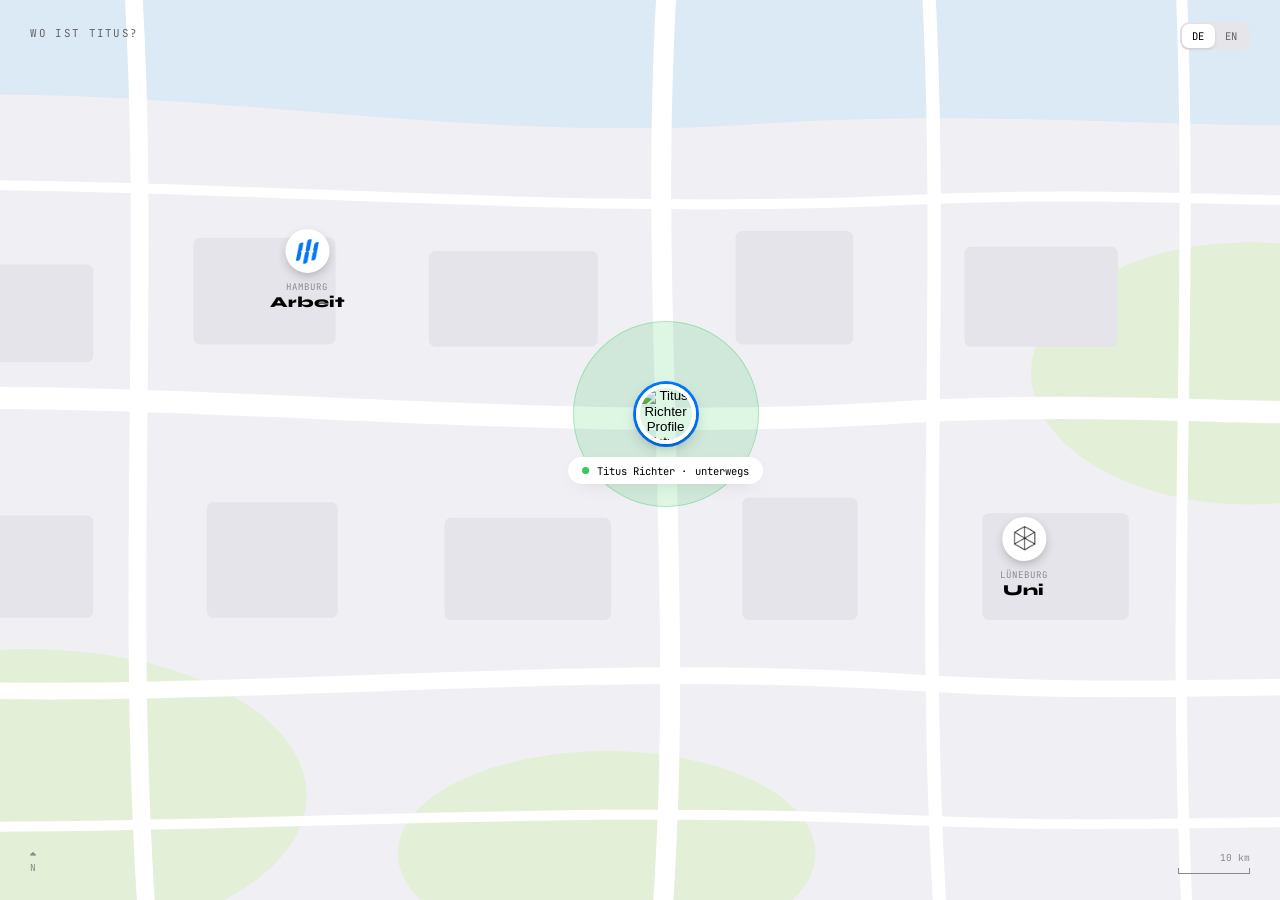
==== index.html @ b41f8875 "Show the Leuphana and Homepage Helden logos on the map - The two place circles are now white and hol" ====
<!DOCTYPE html>
<!-- Standard Website language -->
<html lang="de">
<head>
    <!-- Character set for ä, ö, ü being displayed correctly -->
    <meta charset="UTF-8">
    <!-- Page adjusting to the screen width (important for mobile view) -->
    <meta name="viewport" content="width=device-width, initial-scale=1.0">
    <!-- Title in browser tab -->
    <title data-text="home.pageTitle">Wo ist Titus?</title>
    <!-- Descriptions for Search Engines -->
    <meta name="description" content="Lebenslauf von Titus Richter: Uni, Arbeit und vieles mehr">

    <!-- Loading fonts via Google Fonts
         Syne = Headings, Manrope = Body text, JetBrains Mono = Small labels -->
    <link rel="stylesheet" href="https://fonts.googleapis.com/css2?family=Syne:wght@800&family=Manrope:wght@400;500;600;700&family=JetBrains+Mono:wght@400;500;700&display=swap">
    <!-- The Font Awesome icon library is used for styling icons across the page -->
    <link rel="stylesheet" href="https://cdnjs.cloudflare.com/ajax/libs/font-awesome/6.5.0/css/all.min.css">
    <!-- loading a separate .css file -->
    <link rel="stylesheet" href="styles.css">
</head>

<!-- class="map-page": deactivate scrolling on the homepage; Start page in styles.css -->
<body class="map-page">

    <!-- The Map (drawn by Claude) -->
    <main class="map">

        <!-- viewBox = Draws 1440 × 810. preserveAspectRatio="xMidYMid slice" = The map always
             fills the entire window and is cropped at the edges. -->
        <!-- Hand-drawn map (SVG): water, parks, blocks and streets -->
        <svg class="map-background" viewBox="0 0 1440 810" preserveAspectRatio="xMidYMid slice">
            <rect width="1440" height="810" fill="#efeff4"/>

            <!-- Water -->
            <path d="M-40,96 C240,58 520,132 820,112 C1080,94 1280,128 1480,104 L1480,-40 L-40,-40 Z" fill="#dceaf6"/>

            <!-- Parks -->
            <ellipse cx="170" cy="716" rx="250" ry="132" fill="#e4efd8"/>
            <ellipse cx="1268" cy="336" rx="196" ry="118" fill="#e4efd8"/>
            <ellipse cx="690" cy="768" rx="188" ry="92" fill="#e4efd8"/>

            <!-- Blocks -->
            <!-- rect = Rectangle, rx = rounded corners -->
            <g fill="#e4e4ea">
                <rect x="318" y="214" width="128" height="96" rx="6"/>
                <rect x="530" y="226" width="152" height="86" rx="6"/>
                <rect x="806" y="208" width="106" height="102" rx="6"/>
                <rect x="1012" y="222" width="138" height="90" rx="6"/>
                <rect x="330" y="452" width="118" height="104" rx="6"/>
                <rect x="544" y="466" width="150" height="92" rx="6"/>
                <rect x="812" y="448" width="104" height="110" rx="6"/>
                <rect x="1028" y="462" width="132" height="96" rx="6"/>
                <rect x="106" y="238" width="122" height="88" rx="6"/>
                <rect x="118" y="464" width="110" height="92" rx="6"/>
            </g>

            <!-- Streets -->
            <!-- stroke-width = Road width -->
            <g stroke="#ffffff" fill="none" stroke-linecap="round">
                <path d="M-40,362 C280,344 600,392 940,372 C1160,358 1300,380 1480,368" stroke-width="20"/>
                <path d="M-40,614 C300,640 620,592 960,614 C1180,628 1320,612 1480,620" stroke-width="15"/>
                <path d="M262,-40 C282,240 254,540 278,850" stroke-width="16"/>
                <path d="M746,-40 C724,260 764,540 738,850" stroke-width="18"/>
                <path d="M978,-40 C996,240 970,540 992,850" stroke-width="12"/>
                <path d="M1206,-40 C1220,260 1196,540 1214,850" stroke-width="10"/>
                <path d="M-40,168 C300,158 620,196 960,180 C1180,170 1320,188 1480,178" stroke-width="9"/>
                <path d="M-40,742 C300,752 620,722 960,738 C1180,748 1320,734 1480,742" stroke-width="9"/>
            </g>
        </svg>

        <!-- The question on the top left -->
        <span class="map-question" data-text="home.question">WO IST TITUS?</span>

        <!-- Language Selector. data-lang tells script.js, which language to load.
             "active" = current selection -->
        <div class="map-language segment">
            <button class="lang-button active" type="button" data-lang="de">DE</button>
            <button class="lang-button" type="button" data-lang="en">EN</button>
        </div>

        <!-- The decoration: (the north arrow down left and the scale down right) -->
        <div class="map-north"><i class="fa-solid fa-caret-up"></i><br>N</div>
        <div class="map-scale">10 km</div>

        <!-- Display the places on the map as Buttons.
             data-open="popup-work" → script.js opens the element with id="popup-work".
             id="place-work" is the position on the map which is noted in styles.css -->
        <button class="place" id="place-work" type="button" data-open="popup-work">
            <span class="place-circle"><img src="images/places/homepage-helden.png" alt="Homepage Helden"></span>
            <span class="place-city">HAMBURG</span>
            <span class="place-name" data-text="home.work">Arbeit</span>
        </button>

        <!-- same structure here -->
        <button class="place" id="place-uni" type="button" data-open="popup-uni">
            <span class="place-circle"><img src="images/places/leuphana.png" alt="Leuphana Universität Lüneburg"></span>
            <span class="place-city">LÜNEBURG</span>
            <span class="place-name" data-text="home.uni">Uni</span>
        </button>

        <!-- Me in the middle -->
        <!-- field and rings green, can be seen in styles.css in Location dot -->
        <div class="me green">
            <!-- a bright field and two pulsating rings, more on that in styles.css -->
            <span class="location-area"></span>
            <span class="location-pulse"></span>
            <span class="location-pulse delayed"></span>

            <!-- A picture of me for my profile, which opens my Popup. -->
            <!-- aria-label as Button description for screenreader -->
            <button class="me-button" type="button" data-open="popup-me" aria-label="Titus Richter">
                <!-- alt text if the image isn't loading and also out of SEO reasons -->
                <span class="photo"><img src="images/profile.jpg" alt="Titus Richter Profile Picture"></span>
            </button>

            <!-- only "unterwegs" has data-text, as the name keeps the same in both languages -->
            <h1 class="me-label">
                <button type="button" data-open="popup-me">Titus Richter · <span data-text="home.status">unterwegs</span></button>
            </h1>
        </div>

    </main>


    <!-- ===================== Popup: Work ===================== -->
    <!-- class="display_text hideP": Hidden at first...
         id="popup-work" connected to data-open="popup-work" at "Arbeit" -->
    <div class="display_text hideP" id="popup-work">
        <!-- the popup window for work -->
        <div class="popup">
     
            <div class="popup-header">
                <!-- data-close: script.js closes the Popups -->
                <button class="text-button" type="button" data-close data-text="nav.backToMap">‹ Karte</button>
                <span class="navbar-title" data-text="work.title">Arbeit</span>
                <!-- I wanted to integrate a second language switcher here in the pop up (for the function but also as for the design ). Same as the one on the map... -->
                <div class="segment">
                    <button class="lang-button active" type="button" data-lang="de">DE</button>
                    <button class="lang-button" type="button" data-lang="en">EN</button>
                </div>
            </div>

            <!-- Map for the pop up -->
            <div class="map-strip">
                <!-- I asked Claude to generate an equal map for the pop up as for the overall map -->
                <svg viewBox="0 0 1440 280" preserveAspectRatio="xMidYMid slice">
                    <rect width="1440" height="280" fill="#efeff4"/>
                    <path d="M-20,70 C300,40 620,108 960,92 C1180,82 1320,104 1460,90 L1460,-20 L-20,-20 Z" fill="#dceaf6"/>
                    <ellipse cx="200" cy="250" rx="260" ry="80" fill="#e4efd8"/>
                    <ellipse cx="1260" cy="236" rx="220" ry="74" fill="#e4efd8"/>
                    <g stroke="#ffffff" fill="none" stroke-linecap="round">
                        <path d="M-20,124 C400,112 900,134 1460,120" stroke-width="15"/>
                        <path d="M-20,230 L1460,218" stroke-width="12"/>
                        <path d="M640,60 C656,140 628,220 648,300" stroke-width="16"/>
                    </g>
                </svg>
                <!-- Detail with the place down in the right corner on the map -->
                <span class="map-source" data-text="work.mapSource">Hamburg</span>
                <!-- The Location point... It's the same principle here as for the pulsing on the overall map for my profile button, but with different coloring -->
                <div class="location">
                    <span class="location-area"></span>
                    <span class="location-pulse"></span>
                    <span class="location-pulse delayed"></span>
                    <span class="location-dot"><i class="fa-solid fa-briefcase"></i></span>
                </div>
            </div>

            <!-- The white window below the map -->
            <div class="popup-sheet">
                <!-- The gray line as a decorative element and reference -->
                <div class="grip"></div>
                <div class="popup-top">
                    <div>
                        <h2 data-text="work.title">Arbeit</h2>
                        <p class="address" data-text="work.address">Webdesign-Agentur<br>Hamburg</p>
                        <div class="meta">
                            <span data-text="work.since">seit 2025</span>
                            <!-- The green Status Element -->
                            <span class="pill" data-text="work.status">angestellt</span>
                        </div>
                    </div>
                    <!-- ✕-Button; fa-solid for the style "filled out" and fa-xmark for "the x icon" -->
                    <button class="close-button" type="button" data-close aria-label="Schließen"><i class="fa-solid fa-xmark"></i></button>
                </div>

                <!-- This is about the two tiles leaning against each other, only differing in content while the structure is the same, covering the “Where is design” again. Then I thought of how to have a good linking structure and in general how to separate the content, fortunately I remembered that using anchor links might be the perfect option => I only have three subpages but still links that kind of show different content... -->
                <div class="tiles">
                    <a class="tile" href="working-student.html#aufgaben">
                        <span class="icon bg-blue"><i class="fa-solid fa-list-check"></i></span>
                        <span class="tile-title" data-text="work.tasks">Aufgaben</span>
                        <span class="tile-text" data-text="work.tasksText">Wofür ich zuständig bin</span>
                    </a>
                    <a class="tile" href="working-student.html#werkzeuge">
                        <span class="icon bg-purple"><i class="fa-solid fa-screwdriver-wrench"></i></span>
                        <span class="tile-title" data-text="work.tools">Werkzeuge</span>
                        <span class="tile-text" data-text="work.toolsText">11 im Einsatz</span>
                    </a>
                </div>

                <!-- Below that, in keeping with the style, there had to be a wider tile. 
                     "tile-body" is for the title and text combination, "switch" is an idea Claude mentioned to integrate which I thought of as a nice idea, even though it's just styling and no other function -->
                <a class="tile wide" href="about-me.html#kontakt">
                    <span class="icon bg-green"><i class="fa-solid fa-handshake"></i></span>
                    <span class="tile-body">
                        <span class="tile-title" data-text="popup.internship">Offen für Praktikum</span>
                        <span class="tile-text" data-text="work.internshipText">Ab sofort erreichbar</span>
                    </span>
                    <span class="switch"></span>
                </a>
            </div>

        </div>
    </div>


    <!-- ===================== Popup: University ===================== -->
    <!-- It's the same structure here as for the pop up "Arbeit" but with different content, a different map Claude made and of course other icons -->
    <div class="display_text hideP" id="popup-uni">
        <div class="popup">

            <div class="popup-header">
                <button class="text-button" type="button" data-close data-text="nav.backToMap">‹ Karte</button>
                <span class="navbar-title" data-text="uni.title">Uni</span>
                <div class="segment">
                    <button class="lang-button active" type="button" data-lang="de">DE</button>
                    <button class="lang-button" type="button" data-lang="en">EN</button>
                </div>
            </div>

            <div class="map-strip">
                <svg viewBox="0 0 1440 280" preserveAspectRatio="xMidYMid slice">
                    <rect width="1440" height="280" fill="#efeff4"/>
                    <ellipse cx="300" cy="56" rx="320" ry="96" fill="#e4efd8"/>
                    <ellipse cx="1150" cy="236" rx="300" ry="90" fill="#e4efd8"/>
                    <path d="M-20,136 C280,160 540,110 860,130 C1080,144 1250,168 1460,158" stroke="#dceaf6" stroke-width="20" fill="none"/>
                    <g stroke="#ffffff" fill="none" stroke-linecap="round">
                        <path d="M-20,204 L1460,186" stroke-width="15"/>
                        <path d="M720,-20 C738,100 708,200 730,300" stroke-width="16"/>
                    </g>
                </svg>
                <span class="map-source" data-text="uni.mapSource">Lüneburg</span>
                <div class="location">
                    <span class="location-area"></span>
                    <span class="location-pulse"></span>
                    <span class="location-pulse delayed"></span>
                    <span class="location-dot"><i class="fa-solid fa-graduation-cap"></i></span>
                </div>
            </div>

            <div class="popup-sheet">
                <div class="grip"></div>
                <div class="popup-top">
                    <div>
                        <h2 data-text="uni.title">Uni</h2>
                        <p class="address" data-text="uni.address">Leuphana Universität<br>Lüneburg</p>
                        <div class="meta">
                            <span data-text="uni.since">seit 2024</span>
                            <span class="pill" data-text="uni.status">eingeschrieben</span>
                        </div>
                    </div>
                    <button class="close-button" type="button" data-close aria-label="Schließen"><i class="fa-solid fa-xmark"></i></button>
                </div>

                <div class="tiles">
                    <a class="tile" href="university.html#digitale-medien">
                        <span class="icon bg-blue"><i class="fa-solid fa-graduation-cap"></i></span>
                        <!-- "&" as "&amp;" in HTML as we have learned it in one of our sessions -->
                        <span class="tile-title" data-text="uni.mainName">Digitale Medien &amp; Wirtschaftspsychologie</span>
                        <span class="tile-text" data-text="uni.main">Hauptstudium</span>
                    </a>
                    <!-- Here the title again has no data-text, as the name is again the same in English and German -->
                    <a class="tile" href="university.html#ibae">
                        <span class="icon bg-orange"><i class="fa-solid fa-graduation-cap"></i></span>
                        <span class="tile-title">International Business Administration &amp; Entrepreneurship</span>
                        <span class="tile-text" data-text="uni.additional">Zusatzstudium</span>
                    </a>
                </div>

                <a class="tile wide" href="about-me.html#kontakt">
                    <span class="icon bg-green"><i class="fa-solid fa-handshake"></i></span>
                    <span class="tile-body">
                        <span class="tile-title" data-text="popup.internship">Offen für Praktikum</span>
                        <span class="tile-text" data-text="popup.internshipText">Und für Berufseinstieg</span>
                    </span>
                    <span class="switch"></span>
                </a>
            </div>

        </div>
    </div>


    <!-- ===================== Popup: Me ===================== -->
    <!-- And again, it's the same structure here as for the pop up "Arbeit" but with different content, the same map Claude made for Lüneburg, the green location (class="location green") here instead of the blue one, and of course also no icon but my profile picture again. -->
    <div class="display_text hideP" id="popup-me">
        <div class="popup">

            <div class="popup-header">
                <button class="text-button" type="button" data-close data-text="nav.backToMap">‹ Karte</button>
                <span class="navbar-title">Titus Richter</span>
                <div class="segment">
                    <button class="lang-button active" type="button" data-lang="de">DE</button>
                    <button class="lang-button" type="button" data-lang="en">EN</button>
                </div>
            </div>

            <div class="map-strip">
                <svg viewBox="0 0 1440 280" preserveAspectRatio="xMidYMid slice">
                    <rect width="1440" height="280" fill="#efeff4"/>
                    <ellipse cx="260" cy="60" rx="300" ry="96" fill="#e4efd8"/>
                    <ellipse cx="1180" cy="236" rx="280" ry="92" fill="#e4efd8"/>
                    <path d="M-20,130 C300,150 520,104 860,126 C1080,140 1240,168 1460,156" stroke="#dceaf6" stroke-width="20" fill="none"/>
                    <g stroke="#ffffff" fill="none" stroke-linecap="round">
                        <path d="M-20,196 L1460,176" stroke-width="16"/>
                        <path d="M600,-20 C618,100 590,200 612,300" stroke-width="16"/>
                    </g>
                </svg>
                <span class="map-source" data-text="me.mapSource">Lüneburg</span>
                <div class="location green">
                    <span class="location-area"></span>
                    <span class="location-pulse"></span>
                    <span class="location-pulse delayed"></span>
                    <span class="photo"><img src="images/profile.jpg" alt="Titus Richter"></span>
                </div>
            </div>

            <div class="popup-sheet">
                <div class="grip"></div>
                <div class="popup-top">
                    <div>
                        <h2>Titus Richter</h2>
                        <p class="address" data-text="me.address">Lüneburg<br>Student &amp; Werkstudent</p>
                        <div class="meta">
                            <span data-text="me.updated">zuletzt aktualisiert: September 2026</span>
                            <span class="pill" data-text="me.status">erreichbar</span>
                        </div>
                    </div>
                    <button class="close-button" type="button" data-close aria-label="Schließen"><i class="fa-solid fa-xmark"></i></button>
                </div>

                <div class="tiles">
                    <a class="tile" href="about-me.html#lebenslauf">
                        <span class="icon bg-blue"><i class="fa-solid fa-file-lines"></i></span>
                        <span class="tile-title" data-text="me.cv">Lebenslauf</span>
                        <span class="tile-text" data-text="me.cvText">Stationen mit Zeiträumen</span>
                    </a>
                    <a class="tile" href="about-me.html#kontakt">
                        <span class="icon bg-orange"><i class="fa-solid fa-envelope"></i></span>
                        <span class="tile-title" data-text="me.contact">Kontakt</span>
                        <span class="tile-text" data-text="me.contactText">E-Mail, LinkedIn, GitHub</span>
                    </a>
                </div>

                <a class="tile wide" href="about-me.html#kontakt">
                    <span class="icon bg-green"><i class="fa-solid fa-handshake"></i></span>
                    <span class="tile-body">
                        <span class="tile-title" data-text="popup.internship">Offen für Praktikum</span>
                        <span class="tile-text" data-text="popup.internshipText">Und für Berufseinstieg</span>
                    </span>
                    <span class="switch"></span>
                </a>
            </div>

        </div>
    </div>

    <!-- The JavaScript is being loaded in the end, so that all elements exist, as the script is looking for them -->
    <script src="script.js"></script>
</body>
</html>
---- styles.css ----
/* =========================================================
   My design is inspired by Apple's "Find My" app.
   ========================================================= */


/* ---------- Variables ---------- */

/* :root as the highest element of the page (html).
   colors and fonts are defined once and then used later with var(--name) so that it keeps uniform on the whole page
   I asked Claude to take the colors straight from Apple (iOS). */
:root {
    --background: #f2f2f7;      /* light gray page background */
    --surface: #ffffff;         /* the white surfaces as the pop ups */
    --fill: #e5e5ea;            /* gray areas */
    --line: #d8d8dd;            /* for a dividing line */

    --text: #000000;            /* the normal text */
    --text-muted: #8a8a8e;      /* light gray text (for additional information) */
    --text-secondary: #636366;  /* other gray Text for addresses and locations for example*/

    --blue: #007aff;            /* iOS-blue: for the Links, and those active pulsing animations */
    --green: #34c759;           /* iOS-green: green text also needed for the status on the pop up and the pulse */
    --green-text: #248a3d;      /* green text also needed for the status on the pop up */
    --orange: #ff9500;
    --purple: #af52de;
    --gray: #8e8e93;            /* color for the previous positions listed on the resume */
    --dark: #1c1c1e;            /* a different black tone for the GitHub icon for example*/

    /* Fonts from Google Fonts */
    --font-display: "Syne", sans-serif;           /* big heading */
    --font-body: "Manrope", sans-serif;           /* body text */
    --font-mono: "JetBrains Mono", monospace;     /* small technical labels */
}


/* ---------- Base ---------- */

/* box-sizing: border-box = padding and border are included in the width calculation. Otherwise, an element with width: 100% plus padding will be wider than the available space. */
* {
    box-sizing: border-box;
}

/* Default settings for the entire page */
body {
    margin: 0;                              /* To remove the browser's default margin */
    font-family: var(--font-body);          /* Used variable from above */
    background-color: var(--background);
    color: var(--text);
}

/* Links use the text color of the parent element instead of the standard blue */
a {
    color: inherit;
}

/* hideP for the pop ups and as learned in our sessions. !important here necessary otherwise it would be overwritten */
.hideP {
    display: none !important;
}

/* Helper classes for icon background colors. */
.bg-blue      { background-color: var(--blue); }
.bg-green     { background-color: var(--green); }
.bg-orange    { background-color: var(--orange); }
.bg-purple    { background-color: var(--purple); }
.bg-gray      { background-color: var(--gray); }
.bg-dark      { background-color: var(--dark); }
.bg-linkedin  { background-color: #0a66c2; }   /* The official LinkedIn-blue */
.bg-instagram { background-color: #e1306c; }   /* The Instagram-pink */


/* =========================================================
   Shared components
   ========================================================= */

/* ---------- Language switch (segmented control) ---------- */

/* I wanted the DE/EN switch to look like an iOS segment switch, and Claude helped me with it  */
.segment {
    display: inline-flex;                   /* the box being no wider than its contents */
    background-color: var(--fill);
    border-radius: 9px;                     /* the rounded corners as learned */
    padding: 2px;
}

.lang-button {
    border: none;                           /* Remove the default frame from <button> */
    background: none;                       /* Remove “Standard Gray” from <button> */
    font-family: var(--font-mono);
    font-size: 0.66rem;                     /* rem = relative to the base font size (16px) */
    padding: 0.3rem 0.65rem;                /* top/bottom 0.3rem, left/right 0.65rem */
    border-radius: 7px;
    color: var(--text-secondary);
    cursor: pointer;                        /* Hand cursor effect when hovering over an element */
}

.lang-button.active {
    background-color: var(--surface);
    color: var(--text);
    box-shadow: 0 1px 3px rgba(0, 0, 0, 0.14);  
}


/* ---------- Status pill ---------- */

/* Styling of the green “pill” as in “reachable” or “employed” */
.pill {
    display: inline-flex;
    align-items: center;                  
    gap: 0.35rem;                    
    background-color: rgba(52, 199, 89, 0.16);   /* the green from --green, but with only 16% (0.16) opacity */
    color: var(--green-text);
    border-radius: 999px;                
    padding: 0.2rem 0.6rem;
    font-family: var(--font-mono);
    font-size: 0.64rem;
}

/* The green dot on the left in the pill */
.pill::before {
    content: "";
    width: 6px;
    height: 6px;
    border-radius: 50%;                     /* 50% = circle as learned in the sessions */
    background-color: var(--green);
}


/* ---------- Grip (the small bar on top of a sheet) ---------- */

/* The small gray bar at the top of the white pages, just like in iOS. Purely visual as already mentioned in the index file */
.grip {
    width: 38px;
    height: 5px;
    border-radius: 99px;
    background-color: #d1d1d6;
    margin: 0 auto 0.9rem;            
}


/* ---------- Round icons ---------- */

/* the round colored circles containing a Font Awesome icon. The color is applied from above via the bg classes */
.icon {
    flex: none;                             /* no shrinking in a flex row */
    width: 30px;
    height: 30px;
    border-radius: 50%;
    display: grid;                         
    place-items: center;                  
    color: #ffffff;                       
    font-size: 0.85rem;                   
}


/* ---------- Texts in tiles ---------- */

.tile-title {
    font-weight: 600;                      
    font-size: 0.9rem;
    line-height: 1.25;                     
}

.tile-text {
    color: var(--text-muted);
    font-size: 0.76rem;
}

.tile-body {
    flex: 1;                                /* takes up all the available space in the line */
    display: flex;
    flex-direction: column;                 /* for title and text being one below the other */
}


/* ---------- Location dot with pulsing ring ---------- */

/* I really wanted to include the “location marker” as a detail, just like in the “Find My app”: a blue (or green) circle with a light-colored area and two rings that spread out. So I asked Claude how to implement this one as well */
.location {
    position: absolute;             
    left: 50%;                             
    top: 44%;
    transform: translate(-50%, -50%);       
}

/* the light-colored area around the dot */
.location-area {
    position: absolute;
    left: 50%;
    top: 50%;
    width: 140px;
    height: 140px;
    margin: -70px 0 0 -70px;                /* half the width/height negative equals to centered (and seems to be a different method than translate) */
    border-radius: 50%;
    background-color: rgba(0, 122, 255, 0.14);
    border: 1px solid rgba(0, 122, 255, 0.3);
}

/* the ring that spreads out and fades */
.location-pulse {
    position: absolute;
    left: 50%;
    top: 50%;
    width: 52px;
    height: 52px;
    margin: -26px 0 0 -26px;
    border-radius: 50%;
    background-color: var(--blue);
    opacity: 0;                             /* it is invisible until the animation starts */
    animation: pulse 3.2s ease-out infinite;   /* Settings: Name, Duration, Progress, Endless */
}

/* The second ring with the same animation, starts 1.6s later */
.location-pulse.delayed {
    animation: pulse 3.2s ease-out 1.6s infinite;
}

/* the dot with the icon */
.location-dot {
    position: relative;                     /* is thus above the field and the rings */
    width: 52px;
    height: 52px;
    border-radius: 50%;
    border: 4px solid #ffffff;
    background-color: var(--blue);
    color: #ffffff;
    display: grid;
    place-items: center;
    box-shadow: 0 6px 16px -5px rgba(0, 0, 0, 0.4);
}

/* Green variant: If .green is applied to the parent element, the field and rings turn green. */
.green .location-area {
    background-color: rgba(52, 199, 89, 0.16);
    border-color: rgba(52, 199, 89, 0.32);
}

.green .location-pulse {
    background-color: var(--green);
}

/* The animation sequence */
@keyframes pulse {
    0%   { transform: scale(0.5); opacity: 0.38; }
    80%  { opacity: 0; }
    100% { transform: scale(3.1); opacity: 0; }
}


/* ---------- Profile photo ---------- */

.photo {
    position: relative;
    display: block;
    width: 60px;
    height: 60px;
    border-radius: 50%;
    border: 4px solid #ffffff;
    overflow: hidden;                       /* crops the image to a round shape */
    box-shadow: 0 6px 18px -5px rgba(0, 0, 0, 0.4), 0 0 0 3px var(--blue); 
    transition: transform 0.26s;            /* enlarge effect on hover */
}

.photo img {
    display: block;
    width: 100%;
    height: 100%;
    object-fit: cover;
}


/* =========================================================
   Sub pages
   ========================================================= */

/* ---------- Navigation bar ---------- */

.navbar {
    position: sticky;                  
    top: 0;
    z-index: 20;                            
    display: flex;
    align-items: center;
    gap: 0.7rem;
    padding: 0.75rem 1.3rem;
    background-color: rgba(242, 242, 247, 0.86);  
    backdrop-filter: blur(14px);           
    border-bottom: 1px solid var(--line);
}

/* "‹ Map" top left */
.back-link {
    color: var(--blue);
    text-decoration: none;                  /* Remove the underscore */
    font-size: 0.9rem;
    font-weight: 500;
}

/* the button that looks like a link ("‹ Map") shown in the pop ups */
.text-button {
    background: none;
    border: none;
    padding: 0;
    font-family: inherit;                   /* buttons usually have their own font */
    font-size: 0.88rem;
    font-weight: 500;
    color: var(--blue);
    cursor: pointer;
}

/* the title in the center of the bar */
.navbar-title {
    margin: 0 auto;                         
    font-weight: 700;
    font-size: 0.92rem;
}


/* ---------- Map strip on top ---------- */

.map-strip {
    position: relative;                     
    height: 280px;
    overflow: hidden;                       
}

.map-strip svg {
    position: absolute;
    top: 0;
    left: 0;
    width: 100%;
    height: 100%;
}

/* The small sign reading “Hamburg” / “Lüneburg” in the lower right corner */
.map-source {
    position: absolute;
    right: 0.8rem;
    bottom: 1.6rem;
    padding: 0.12rem 0.42rem;
    border-radius: 5px;
    background-color: rgba(255, 255, 255, 0.75);
    font-family: var(--font-mono);
    font-size: 0.55rem;
    color: #6f7b85;
}


/* ---------- Sheet with name and address ---------- */

/* The white sheet placed over the map (like the detail sheet in “Wo-Ist app”) */
.sheet {
    position: relative;
    z-index: 2;                             /* is located above the map*/
    max-width: 760px;                    
    margin: -26px auto 0;                 
    padding: 0.7rem 1.4rem 1.2rem;
    border-radius: 20px 20px 0 0;           /* only the top corners are rounded */
    background-color: var(--surface);
}

.sheet h1 {
    margin: 0 0 0.25rem;
    font-family: var(--font-display);
    font-weight: 800;
    font-size: 1.9rem;
}

/* the address under the title */
.address {
    margin: 0;
    color: var(--text-secondary);
    font-size: 0.92rem;
    line-height: 1.5;
}

/* The line with “since 2025” and the pill */
.meta {
    display: flex;
    flex-wrap: wrap;                    
    align-items: center;
    gap: 0.55rem;
    margin-top: 0.55rem;
    font-size: 0.82rem;
    color: var(--text-muted);
}

@media (max-width: 600px) {
    .sheet h1 {
        font-size: 1.6rem;
    }
}


/* ---------- Tabs ---------- */

/* jumps to the sections via anchors, as already noted in the index file */
.tabs {
    position: sticky;                  
    top: 53px;                              
    z-index: 15;
    max-width: 760px;
    margin: 0 auto;
    padding: 0.2rem 1.4rem 0.9rem;
    background-color: var(--surface);
    border-bottom: 1px solid var(--line);
}

.tabs nav {
    display: flex;
    padding: 2px;
    border-radius: 10px;
    background-color: var(--fill);
}

.tab {
    flex: 1;                                /* all tabs are the same width */
    padding: 0.45rem 0;
    border-radius: 8px;
    text-align: center;
    text-decoration: none;
    font-size: 0.82rem;
    font-weight: 600;
    color: var(--text-secondary);
}

.tab.active {
    background-color: var(--surface);
    color: var(--text);
    box-shadow: 0 1px 3px rgba(0, 0, 0, 0.14);
}


/* ---------- Content ---------- */

/* the middle column with the content */
.content {
    max-width: 760px;
    margin: 0 auto;
    padding: 1.6rem 1.4rem 3rem;
}

section {
    margin-bottom: 2.2rem;
    scroll-margin-top: 120px;             
}

.group-title {
    display: flex;
    justify-content: space-between;         
    margin: 0 0 0.55rem 0.3rem;
    font-family: var(--font-mono);
    font-weight: 500;
    font-size: 0.62rem;
    letter-spacing: 0.1em;                  
    text-transform: uppercase;              
    color: var(--text-muted);
}

.group-title span + span {
    text-transform: none;
    letter-spacing: 0;
}

.card {
    border-radius: 14px;
    background-color: var(--surface);
}


/* ---------- Text card ---------- */

.text-card {
    padding: 1.2rem 1.3rem 1.3rem;
}

.text-card h2,
.text-card h3 {
    margin: 0 0 0.5rem;
    font-family: var(--font-display);
    font-weight: 800;
}

.text-card h2 {
    font-size: 1.1rem;
}

.text-card h3 {
    font-size: 1rem;
}

.text-card p {
    margin: 0 0 0.9rem;
    font-size: 0.95rem;
    line-height: 1.7;
}

.text-card p:last-child {
    margin-bottom: 0;
}

.text-block + .text-block {
    margin-top: 1.3rem;
    padding-top: 1.2rem;
    border-top: 1px solid var(--line);
}


/* =========================================================
   About me
   ========================================================= */

/* ---------- Current status as a message ---------- */

.message {
    padding: 1rem 1.2rem 1.2rem;
}

.message-header {
    display: flex;
    align-items: center;
    gap: 0.65rem;
    margin-bottom: 0.8rem;
}

.message-avatar {
    flex: none;
    width: 34px;
    height: 34px;
    overflow: hidden;
    border-radius: 50%;
    box-shadow: 0 0 0 2px var(--blue);
}

.message-avatar img {
    display: block;
    width: 100%;
    height: 100%;
    object-fit: cover;
}

.message-name {
    font-weight: 700;
    font-size: 0.9rem;
}

.message-place {
    display: block;                         
    font-family: var(--font-mono);
    font-size: 0.6rem;
    color: var(--text-muted);
}

.message-date {
    margin-left: auto;                     
    font-family: var(--font-mono);
    font-size: 0.6rem;
    color: var(--text-muted);
}

.message p {
    margin: 0 0 0.85rem;
    font-size: 0.95rem;
    line-height: 1.7;
}

.message p:last-child {
    margin-bottom: 0;
}


/* ---------- CV timeline ---------- */

/* I wanted the resume to be laid out as a timeline: a dot on the left, text in the center, a date on the right, and a vertical line between them */
.timeline {
    padding: 0.4rem 1.1rem;
}

.station {
    position: relative;                    
    display: grid;                         
    grid-template-columns: 38px 1fr auto;   
    align-items: center;
    gap: 0.9rem;
    padding: 0.85rem 0;
}

.station::before {
    content: "";
    position: absolute;
    left: 18px;                            
    top: 0;
    bottom: 0;
    width: 2px;
    background-color: var(--fill);
}

.station:first-child::before {
    top: 50%;
}

.station:last-child::before {
    bottom: 50%;
}

.station-pin {
    position: relative;
    width: 38px;
    height: 38px;
}

.station-dot {
    position: relative;                     /* is above the pulse ring */
    width: 38px;
    height: 38px;
    border-radius: 50%;
    border: 3px solid #ffffff;
    display: grid;
    place-items: center;
    color: #ffffff;
    font-size: 0.78rem;
    box-shadow: 0 3px 10px -3px rgba(0, 0, 0, 0.3);
}

.station-pulse {
    position: absolute;
    left: 0;
    top: 0;
    width: 38px;
    height: 38px;
    border-radius: 50%;
    background-color: var(--green);
    opacity: 0;
    animation: pulse-small 3.2s ease-out infinite;
}

/* I didn't want the three stations to flash at the same time */
.station:nth-child(2) .station-pulse { animation: pulse-small 3.2s ease-out 1.05s infinite; }
.station:nth-child(3) .station-pulse { animation: pulse-small 3.2s ease-out 2.1s infinite; }

.station.current .station-dot {
    box-shadow: 0 0 0 5px rgba(52, 199, 89, 0.22), 0 3px 10px -3px rgba(0, 0, 0, 0.3);
}

@keyframes pulse-small {
    0%   { transform: scale(0.8); opacity: 0.45; }
    80%  { opacity: 0; }
    100% { transform: scale(2.1); opacity: 0; }
}

.station-title {
    display: block;
    font-weight: 600;
    font-size: 0.92rem;
}

.station-place {
    display: block;
    color: var(--text-secondary);
    font-size: 0.8rem;
}

.station-description {
    margin: 0.3rem 0 0;
    color: var(--text-muted);
    font-size: 0.8rem;
    line-height: 1.5;
}

.station-date {
    font-family: var(--font-mono);
    font-size: 0.64rem;
    color: var(--text-muted);
    white-space: nowrap;                    
}

/* the date for the current positions on my resume in green */
.station.current .station-date {
    color: var(--green-text);
}


/* ---------- Contact ---------- */

.contact-mail {
    display: flex;
    align-items: center;
    gap: 0.85rem;
    margin-bottom: 0.7rem;
    padding: 0.95rem 1rem;
    border-radius: 14px;
    background-color: var(--surface);
    text-decoration: none;
    transition: transform 0.2s;
}

.contact-grid {
    display: grid;
    grid-template-columns: 1fr 1fr 1fr;
    gap: 0.7rem;
}

.contact-tile {
    display: flex;
    flex-direction: column;
    gap: 0.55rem;
    padding: 0.95rem 1rem;
    border-radius: 14px;
    background-color: var(--surface);
    text-decoration: none;
    transition: transform 0.2s;
}

/* The tile rises 2px when you hover over it, just as we learned in the sessions and have applied ourselves. */
.contact-mail:hover,
.contact-tile:hover {
    transform: translateY(-2px);
}

/* refers to the right arrow in the email line */
.chevron {
    color: #c7c7cc;
}

@media (max-width: 600px) {
    .contact-grid {
        grid-template-columns: 1fr;
    }
}


/* =========================================================
   Popups (used on the working student page and the start page)
   ========================================================= */

.display_text {
    position: fixed;                        /* stays fixed in the window, even when scrolling */
    top: 0;                                 
    right: 0;
    bottom: 0;
    left: 0;
    z-index: 50;                            /* above all else */
    display: flex;
    align-items: center;                 
    justify-content: center;             
    padding: 1.4rem;
    background-color: rgba(0, 0, 0, 0.28);  
}

/* Animation so that the pop-up slides in from the bottom when opened */
@keyframes popup-in {
    from { transform: translateY(14px); opacity: 0; }
    to   { transform: translateY(0); opacity: 1; }
}

.close-button {
    flex: none;
    margin-left: auto;                     
    width: 29px;
    height: 29px;
    border: none;
    border-radius: 50%;
    background-color: var(--fill);
    color: var(--text-secondary);
    font-size: 0.85rem;
    cursor: pointer;
}

.close-button:hover {
    background-color: var(--line);
}


/* =========================================================
   Working student
   ========================================================= */

/* A list of tasks with blue dots that match the design, instead of the standard bullet points */
.task-list {
    list-style: none;                      
    margin: 0;
    padding: 0;
}

.task-list li {
    position: relative;                    
    padding: 0.45rem 0 0.45rem 1.2rem;     
    font-size: 0.93rem;
    line-height: 1.55;
}

.task-list li::before {
    content: "";
    position: absolute;
    left: 0;
    top: 0.95rem;
    width: 8px;
    height: 8px;
    border-radius: 50%;
    background-color: var(--blue);
}


/* ---------- Tool tiles ---------- */

.tool-grid {
    display: grid;
    grid-template-columns: repeat(auto-fill, minmax(210px, 1fr));
    gap: 0.7rem;
}

.tool {
    position: relative;
    z-index: 0;                            
    display: flex;
    align-items: center;
    gap: 0.8rem;
    width: 100%;
    padding: 0.95rem 1rem;
    border: none;
    background: none;
    font-family: inherit;
    color: inherit;
    text-align: left;                      
    cursor: pointer;
}

/* The white box is apparently a pseudo-element, so it can grow without making the text blurry */
.tool::before {
    content: "";
    position: absolute;
    top: 0;
    right: 0;
    bottom: 0;
    left: 0;
    z-index: -1;                           
    border-radius: 14px;
    border: 1px solid transparent;          
    background-color: var(--surface);
    transition: transform 0.2s, border-color 0.2s, box-shadow 0.2s;  
}

.tool:hover::before,
.tool:focus::before {
    transform: translateY(-3px) scale(1.04);
    border-color: var(--blue);
    box-shadow: 0 14px 26px -18px rgba(0, 122, 255, 0.7);
}

/* A colored square with an abbreviation (Se, GSC …) or an icon. You could also add the corresponding images here. I might get around to that in the future. */
.glyph {
    flex: none;
    width: 42px;
    height: 42px;
    border-radius: 11px;
    display: grid;
    place-items: center;
    color: #ffffff;
    font-family: var(--font-mono);
    font-weight: 700;
    font-size: 0.78rem;
    transition: opacity 0.2s;             
}

/* the tool tiles now show the original logos, so the square is white and the logo fills it */
.glyph.logo {
    background-color: #ffffff;
    border: 1px solid var(--line);
    overflow: hidden;
}

.glyph.logo img {
    width: 100%;
    height: 100%;
    object-fit: contain;
}

/* A bigger version in the pop up */
.glyph.large {
    width: 52px;
    height: 52px;
    border-radius: 13px;
    font-size: 0.9rem;
}

.tool-body {
    display: flex;
    flex-direction: column;
    transition: opacity 0.2s;
}

.tool-name {
    font-weight: 600;
    font-size: 0.92rem;
}

.tool-category {
    font-family: var(--font-mono);
    font-size: 0.62rem;
    color: var(--text-muted);
}

/* the “Learn More ›” effect only visible while hovering over it */
.tool-hint {
    font-size: 0.7rem;
    color: var(--blue);
    opacity: 0;
    transition: opacity 0.2s;
}

.tool:hover .tool-hint,
.tool:focus .tool-hint {
    opacity: 1;
}

/* I wanted the rest of the tiles to be dimmed while you're on a tile, so it's clearer which tile you're currently on... */
.tool-grid.dimmed .glyph,
.tool-grid.dimmed .tool-body {
    opacity: 0.4;
}

/* that's for the one being shown / hovered on */
.tool-grid.dimmed .tool:hover .glyph,
.tool-grid.dimmed .tool:hover .tool-body {
    opacity: 1;
}

/* Holds the description text, only shown inside the popup */
.tool-text {
    display: none;                          
}


/* ---------- Tool popup ---------- */

.modal-box {
    position: relative;
    width: 100%;
    max-width: 420px;
    padding: 0.7rem 1.3rem 1.4rem;
    border-radius: 20px;
    background-color: var(--surface);
    box-shadow: 0 30px 70px -30px rgba(0, 0, 0, 0.6);
    animation: popup-in 0.28s ease-out;     
}

.modal-top {
    display: flex;
    align-items: center;
    gap: 0.85rem;
    margin-bottom: 0.9rem;
}

.modal-box h3 {
    margin: 0;
    font-family: var(--font-display);
    font-weight: 800;
    font-size: 1.25rem;
}

.modal-box p {
    margin: 0;
    font-size: 0.93rem;
    line-height: 1.65;
}


/* =========================================================
   University
   ========================================================= */

/* the distance between the two program cards */
.study {
    margin-bottom: 0.9rem;
}

.study-header {
    display: flex;
    align-items: center;
    gap: 0.9rem;
    padding: 1.1rem 1.3rem;
}

.study-icon {
    flex: none;
    width: 48px;
    height: 48px;
    border-radius: 13px;
    display: grid;
    place-items: center;
    color: #ffffff;
    font-size: 1.05rem;
}

.study-header h2 {
    margin: 0;
    font-family: var(--font-display);
    font-weight: 800;
    font-size: 1.2rem;
    line-height: 1.2;
}

.study-type {
    display: block;
    margin-top: 0.2rem;
    color: var(--text-secondary);
    font-size: 0.82rem;
}

.study-date {
    display: flex;
    align-items: center;
    gap: 0.45rem;
    margin-left: auto;
    font-family: var(--font-mono);
    font-size: 0.66rem;
    color: var(--green-text);
    white-space: nowrap;
}

.live-dot {
    position: relative;
    width: 9px;
    height: 9px;
    border-radius: 50%;
    background-color: var(--green);
}

/* Just as the icons pulse in the CV, I wanted to represent that here using additional dots. */
.live-dot::after {
    content: "";
    position: absolute;
    top: 0;
    left: 0;
    width: 100%;
    height: 100%;
    border-radius: 50%;
    background-color: var(--green);
    animation: pulse-dot 2.4s ease-out infinite;
}

@keyframes pulse-dot {
    from { transform: scale(1); opacity: 0.5; }
    to   { transform: scale(3.2); opacity: 0; }
}

.facts {
    border-top: 1px solid var(--line);
}

.fact {
    display: flex;
    justify-content: space-between;
    gap: 1rem;
    padding: 0.62rem 1.3rem;
    border-bottom: 1px solid var(--line);
    font-size: 0.88rem;
}

.fact span:first-child {
    color: var(--text-secondary);
}

.fact span:last-child {
    text-align: right;
}

@media (max-width: 600px) {
    .study-header {
        flex-wrap: wrap;
    }

    .study-date {
        margin-left: 0;
    }
}


/* =========================================================
   Start page: the map
   ========================================================= */

/* One shouldn't be able to scroll on the home page, which is why it's set up that way */
.map-page {
    overflow: hidden;
}

.map {
    position: fixed;
    top: 0;
    right: 0;
    bottom: 0;
    left: 0;
}

/* One of Claude's SVG drawings as the background; it took a while at first to figure out what to do with Claude and come up with something good. */
.map-background {
    position: absolute;
    top: 0;
    left: 0;
    width: 100%;
    height: 100%;
}

/* "WHERE IS TITUS?" up left */
.map-question {
    position: absolute;
    left: 1.9rem;
    top: 1.6rem;
    z-index: 3;
    font-family: var(--font-mono);
    font-size: 0.68rem;
    letter-spacing: 0.12em;
    color: var(--text-secondary);
}

/* DE/EN up right */
.map-language {
    position: absolute;
    right: 1.9rem;
    top: 1.4rem;
    z-index: 3;
}

/* North arrow and scale at the bottom left and right: common rules ... */
.map-north,
.map-scale {
    position: absolute;
    bottom: 1.6rem;
    z-index: 3;
    font-family: var(--font-mono);
    font-size: 0.6rem;
    color: var(--text-muted);
}

/* what differs (positioning) */
.map-north {
    left: 1.9rem;
    text-align: center;
}

/* what differs (positioning) */
.map-scale {
    right: 1.9rem;
    text-align: right;
}

.map-scale::after {
    content: "";
    display: block;
    width: 70px;
    height: 5px;
    margin-top: 0.25rem;
    border: 1px solid var(--text-muted);
    border-top: none;
}


/* ---------- Places on the map ---------- */

.place {
    position: absolute;
    z-index: 4;
    transform: translate(-50%, -50%);       
    background: none;
    border: none;
    padding: 0;
    font-family: inherit;
    color: inherit;
    text-align: center;
    cursor: pointer;
}

/* location of the two towns on the map, expressed as a percentage */
#place-work {
    left: 24%;
    top: 30%;
}

#place-uni {
    left: 80%;
    top: 62%;
}

/* the round circles with icons */
.place-circle {
    display: grid;
    place-items: center;
    width: 44px;
    height: 44px;
    margin: 0 auto;
    border-radius: 50%;
    border: 3px solid #ffffff;
    padding: 6px;
    background-color: #ffffff;
    box-shadow: 0 4px 12px -3px rgba(0, 0, 0, 0.32);
    transition: transform 0.26s, box-shadow 0.22s;
}

/* the logo sits in the middle of the circle, the padding above keeps it off the edge */
.place-circle img {
    width: 100%;
    height: 100%;
    object-fit: contain;
}

/* on hover the circle grows and gets a thin blue ring around it */
.place:hover .place-circle,
.place:focus .place-circle {
    transform: scale(1.13);
    box-shadow: 0 0 0 2px var(--blue), 0 4px 12px -3px rgba(0, 0, 0, 0.32);
}

/* "[CITY]" small on top of the name */
.place-city {
    display: block;                         
    margin-top: 0.5rem;
    font-family: var(--font-mono);
    font-size: 0.57rem;
    letter-spacing: 0.1em;
    color: var(--text-muted);
}

.place-name {
    display: block;
    font-family: var(--font-display);
    font-weight: 800;
    font-size: 0.95rem;
}

/* the hover effect, turning blue and getting bigger */
.place:hover .place-circle,
.place:focus .place-circle {
    transform: scale(1.13);
    background-color: var(--blue);
    color: #ffffff;
}


/* ---------- Me in the middle ---------- */

.me {
    position: absolute;
    left: 52%;
    top: 46%;
    z-index: 5;
    transform: translate(-50%, -50%);
}

/* a larger field and larger rings than in .location */
.me .location-area {
    width: 186px;
    height: 186px;
    margin: -93px 0 0 -93px;
}

.me .location-pulse {
    width: 64px;
    height: 64px;
    margin: -32px 0 0 -32px;
}

/* the picture as a button */
.me-button {
    position: relative;
    display: block;
    background: none;
    border: none;
    padding: 0;
    cursor: pointer;
}

/* the picture gets 8% (1.08) bigger while hovering */
.me-button:hover .photo {
    transform: scale(1.08);
}

/* Name tag below the photo and, at the same time, the <h1> of the home page */
.me-label {
    position: absolute;
    left: 50%;
    top: calc(100% + 13px);                 
    transform: translateX(-50%);           
    margin: 0;
    white-space: nowrap;
}

.me-label button {
    display: flex;
    align-items: center;
    gap: 0.5rem;
    background-color: var(--surface);
    border: none;
    border-radius: 999px;
    padding: 0.42rem 0.9rem;
    box-shadow: 0 6px 18px -12px rgba(0, 0, 0, 0.5);
    font-family: var(--font-mono);
    font-size: 0.66rem;
    font-weight: 400;                     
    color: var(--text);
    cursor: pointer;
}

/* the green dot in front of "Titus Richter · on the move" */
.me-label button::before {
    content: "";
    width: 7px;
    height: 7px;
    border-radius: 50%;
    background-color: var(--green);
}


/* ---------- Popup window with map ---------- */

.popup {
    width: 100%;
    max-width: 660px;
    overflow: hidden;                     
    border-radius: 18px;
    background-color: var(--background);
    box-shadow: 0 30px 70px -30px rgba(0, 0, 0, 0.6);
    animation: popup-in 0.28s ease-out;
}

.popup-header {
    display: flex;
    align-items: center;
    padding: 0.75rem 1.2rem;
    border-bottom: 1px solid var(--line);
}

.popup .map-strip {
    height: 210px;
}

.popup .location {
    top: 50%;
}

/* a smaller white sheet, as all those smaller than the ones used for the subpages */
.popup-sheet {
    position: relative;
    margin-top: -16px;
    padding: 0.65rem 1.3rem 1.4rem;
    border-radius: 18px 18px 0 0;
    background-color: var(--surface);
}

.popup-top {
    display: flex;
    align-items: flex-start;
    gap: 1rem;
}

.popup-top h2 {
    margin: 0 0 0.25rem;
    font-family: var(--font-display);
    font-weight: 800;
    font-size: 1.4rem;
}


/* ---------- Tiles in the popup ---------- */

.tiles {
    display: grid;
    grid-template-columns: 1fr 1fr;
    gap: 0.7rem;
    margin-top: 1.1rem;
}

.tile {
    display: flex;
    flex-direction: column;
    gap: 0.55rem;
    padding: 0.95rem 1rem;
    border-radius: 12px;
    background-color: var(--background);
    text-decoration: none;
    transition: background-color 0.2s, transform 0.2s;
}

.tile:hover {
    background-color: var(--fill);
    transform: translateY(-2px);
}

.tile.wide {
    flex-direction: row;
    align-items: center;
    gap: 0.85rem;
    margin-top: 0.7rem;
}


/* ---------- Switch ---------- */

/* the green iOS switch, as mentioned this is just decoration and has no function */
.switch {
    flex: none;
    position: relative;
    width: 46px;
    height: 28px;
    border-radius: 99px;
    background-color: var(--green);
}

/* the white button on the right side of the switch */
.switch::after {
    content: "";
    position: absolute;
    top: 2px;
    right: 2px;
    width: 24px;
    height: 24px;
    border-radius: 50%;
    background-color: #ffffff;
    box-shadow: 0 1px 3px rgba(0, 0, 0, 0.3);
}

/* Popups on small screens (phones); this problem showed up after testing it live on my iphone: the popup starts now at the top and can be scrolled,
   the map and the spacing get smaller and the tiles stay next to each other */
@media (max-width: 600px) {
    .display_text {
        align-items: flex-start;
        padding: 0.8rem;
        overflow-y: auto;
    }

    .popup .map-strip {
        height: 130px;
    }

    .popup-sheet {
        padding: 0.6rem 1rem 1rem;
    }

    .popup-top h2 {
        font-size: 1.2rem;
    }

    .tiles {
        gap: 0.5rem;
        margin-top: 0.8rem;
    }

    .tile {
        padding: 0.75rem;
        gap: 0.4rem;
    }

    .tile.wide {
        margin-top: 0.5rem;
    }
}
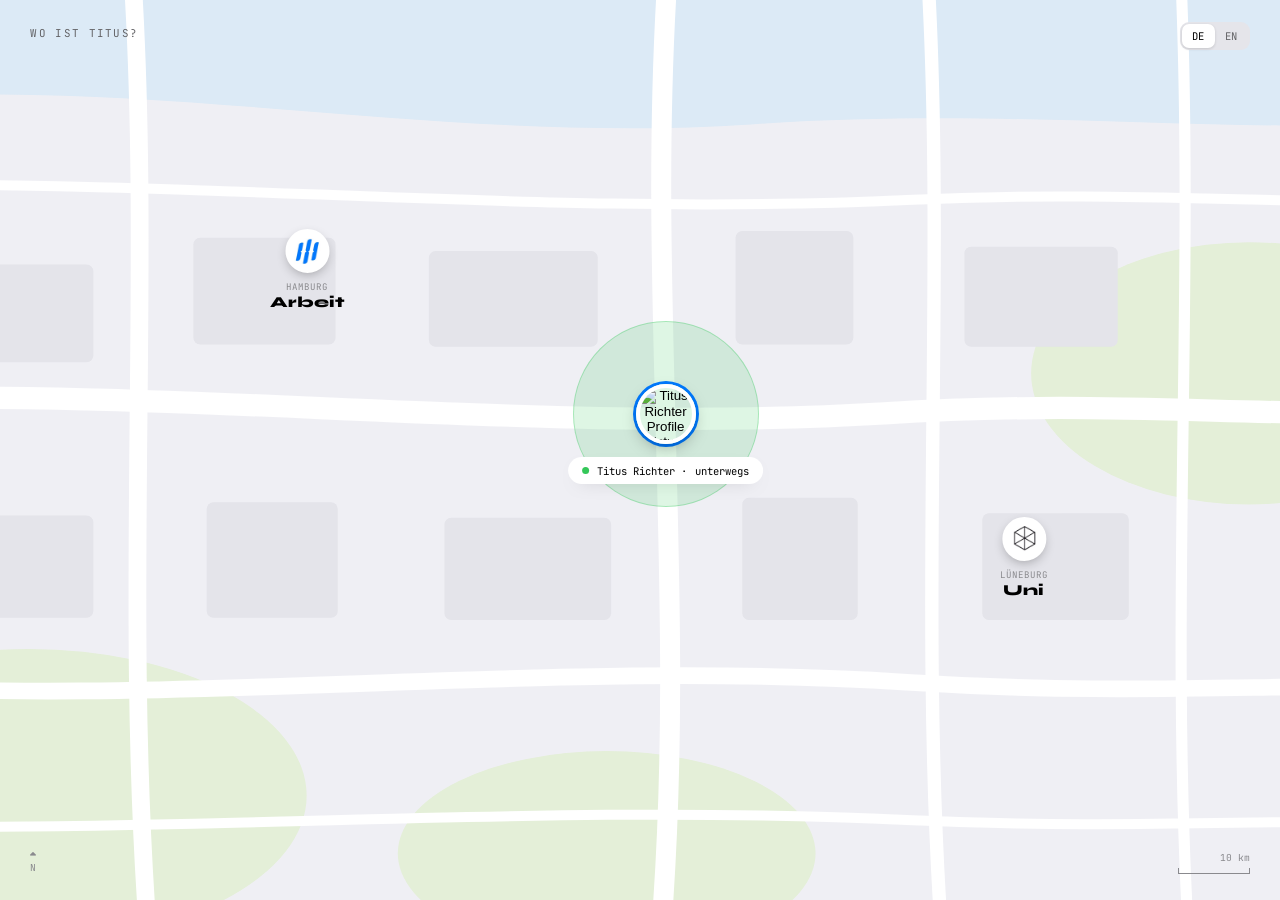
==== commit 769952c5: "Show the logos in the location dots as well The dots in the popups and in the map strips on the sub " ====
--- a/index.html
+++ b/index.html
@@ -162,7 +162,7 @@
                     <span class="location-area"></span>
                     <span class="location-pulse"></span>
                     <span class="location-pulse delayed"></span>
-                    <span class="location-dot"><i class="fa-solid fa-briefcase"></i></span>
+                    <span class="location-dot"><img src="images/places/homepage-helden.png" alt="Homepage Helden"></span>
                 </div>
             </div>
 
@@ -244,7 +244,7 @@
                     <span class="location-area"></span>
                     <span class="location-pulse"></span>
                     <span class="location-pulse delayed"></span>
-                    <span class="location-dot"><i class="fa-solid fa-graduation-cap"></i></span>
+                    <span class="location-dot"><img src="images/places/leuphana.png" alt="Leuphana Universität Lüneburg"></span>
                 </div>
             </div>
 
--- a/styles.css
+++ b/styles.css
@@ -222,11 +222,18 @@
     height: 52px;
     border-radius: 50%;
     border: 4px solid #ffffff;
-    background-color: var(--blue);
-    color: #ffffff;
+    padding: 7px;
+    background-color: #ffffff;
     display: grid;
     place-items: center;
     box-shadow: 0 6px 16px -5px rgba(0, 0, 0, 0.4);
+}
+
+/* the logo sits in the middle of the dot, just like in the circles on the map */
+.location-dot img {
+    width: 100%;
+    height: 100%;
+    object-fit: contain;
 }
 
 /* Green variant: If .green is applied to the parent element, the field and rings turn green. */
@@ -1228,15 +1235,6 @@
     font-size: 0.95rem;
 }
 
-/* the hover effect, turning blue and getting bigger */
-.place:hover .place-circle,
-.place:focus .place-circle {
-    transform: scale(1.13);
-    background-color: var(--blue);
-    color: #ffffff;
-}
-
-
 /* ---------- Me in the middle ---------- */
 
 .me {
